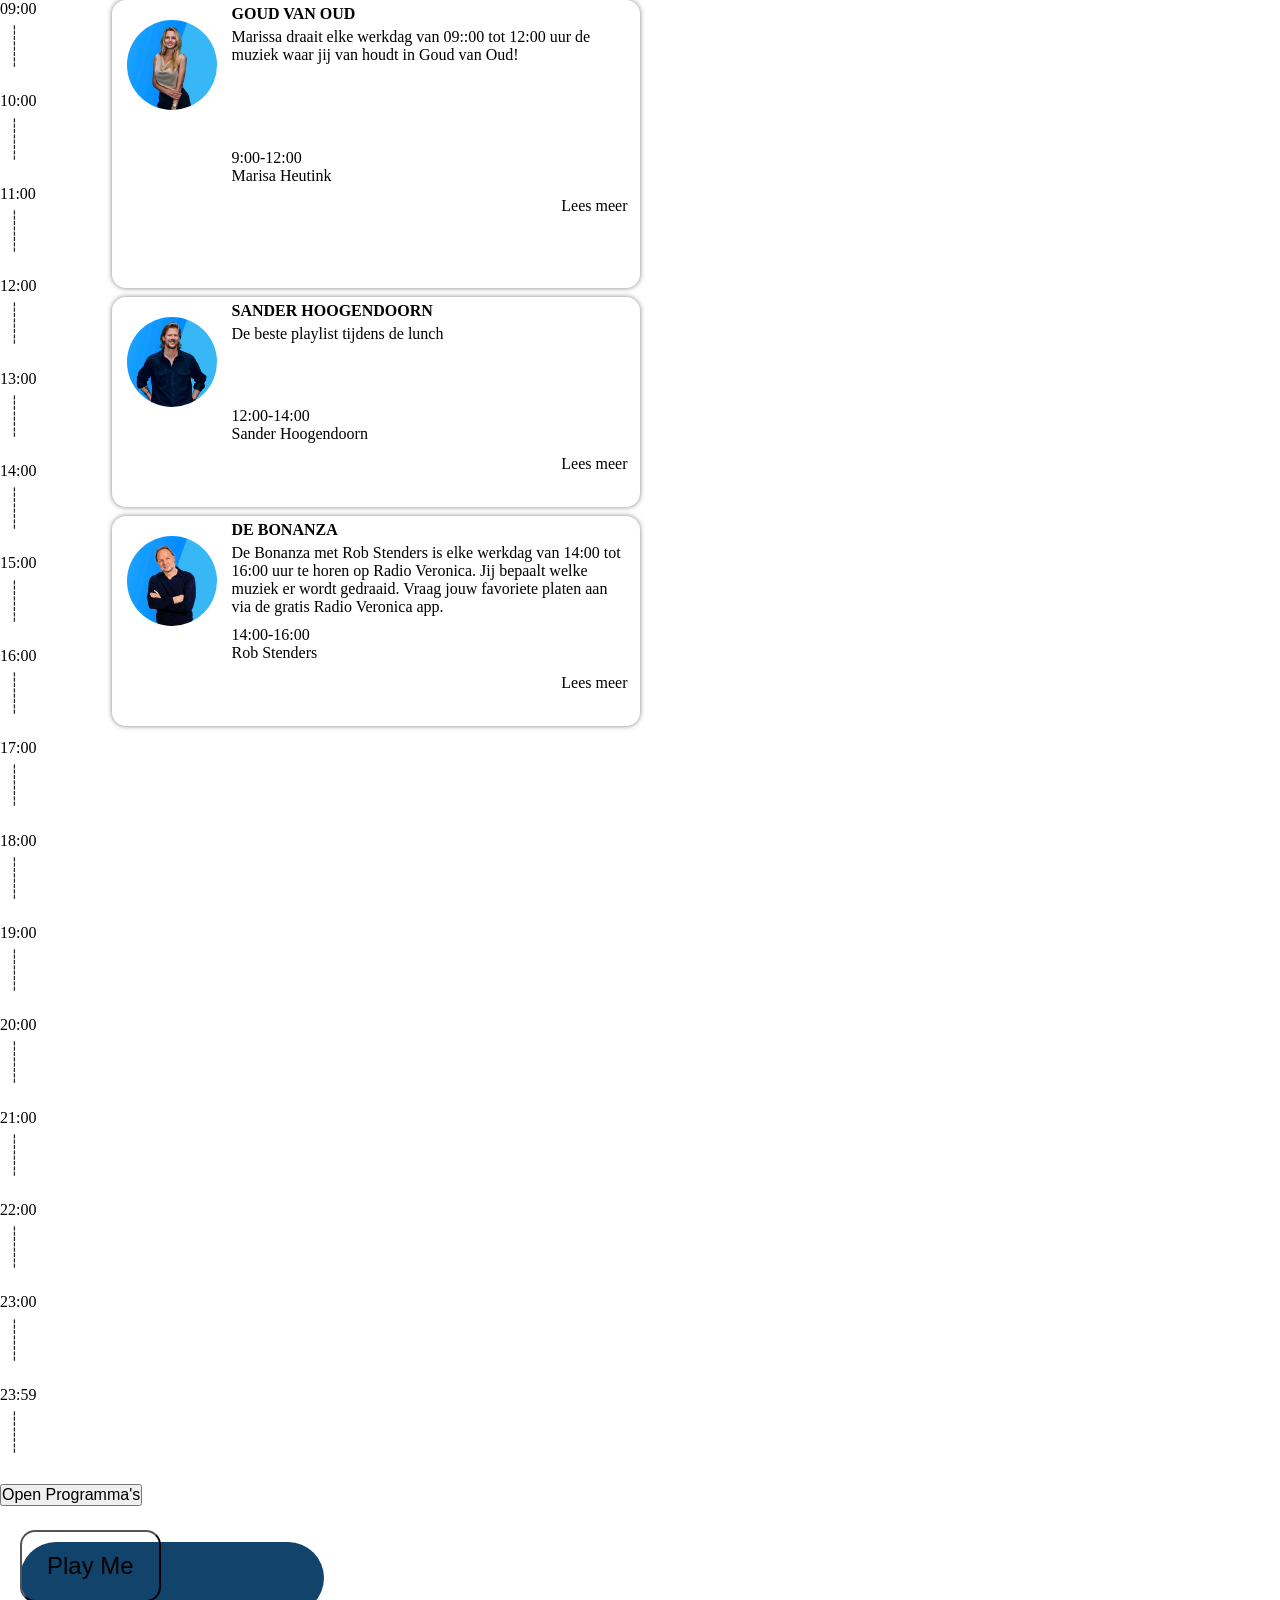
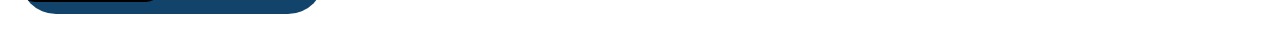
==== index.html @ 205a4959 "#6 span verandert naar button. Controlls gehide en text switched nu naar pause na click en revert oo" ====
<!DOCTYPE html>
<html lang="en">
<head>
    <meta charset="UTF-8">
    <meta name="viewport" content="width=device-width, initial-scale=1.0">
    <title>Radio Veronica Programma</title>
    <link rel="stylesheet" href="https://vsheo.github.io/look-and-feel-styleguide/mediahuis.css">
    <link rel="stylesheet" href="./styles/style.css">
    <script src="https://code.jquery.com/jquery-3.6.0.min.js"></script>
    <script src="./script/script.js" defer></script>
</head>

<body class="background-neutral veronica-background-neutral">

<header>
    <nav class="primary veronica-primary"> 


    </nav>
</header>


    

<main>

<aside>
    <!-- <time datetime="00:00">00:00</time>
    <time datetime="01:00">01:00</time>
    <time datetime="02:00">02:00</time>
    <time datetime="03:00">03:00</time>
    <time datetime="04:00">04:00</time>
    <time datetime="05:00">05:00</time>
    <time datetime="06:00">06:00</time>
    <time datetime="07:00">07:00</time>
    <time datetime="08:00">08:00</time> -->
    <time datetime="09:00">09:00</time>
    <time datetime="10:00">10:00</time>
    <time datetime="11:00">11:00</time>
    <time datetime="12:00">12:00</time>
    <time datetime="13:00">13:00</time>
    <time datetime="14:00">14:00</time>
    <time datetime="15:00">15:00</time>
    <time datetime="16:00">16:00</time>
    <time datetime="17:00">17:00</time>
    <time datetime="18:00">18:00</time>
    <time datetime="19:00">19:00</time>
    <time datetime="20:00">20:00</time>
    <time datetime="21:00">21:00</time>
    <time datetime="22:00">22:00</time>
    <time datetime="23:00">23:00</time>
    <time datetime="23:59">23:59</time>
</aside>    
    
<ol>
    <article class="" style="--duration:3;">
        <header>
            <h2>Goud van oud</h2>
            <p>Marissa draait elke werkdag van 09::00 tot 12:00 uur de muziek waar jij van houdt in Goud van Oud!</p>
        </header>
        <img  src="/assets/assets veronica/marisa-heutink.jpg">
        <footer>
            <ul>
                <li><time>9:00-12:00</time></li>
                <li>Marisa Heutink</li>
            </ul>
            <a class="veronica-secondary" href="info.html">Lees meer</a>
        </footer>
    </article>

    <article class="" style="--duration:2;">
        <header>
            <h2>Sander Hoogendoorn</h2>
            <p>De beste playlist tijdens de lunch</p>
        </header>
        <img  src="/assets/assets veronica/sander-hoogendoorn.jpg">
        <footer>
            <ul>
                <li><time>12:00-14:00</time></li>
                <li>Sander Hoogendoorn</li>
            </ul>
            <a class="veronica-secondary" href="info.html">Lees meer</a>
        </footer>
    </article>

    <article class="" style="--duration:2;">
        <header>
            <h2>De Bonanza</h2>
            <p>De Bonanza met Rob Stenders is elke werkdag van 14:00 tot 16:00 uur te horen op Radio Veronica. Jij bepaalt welke muziek er wordt gedraaid. Vraag jouw favoriete platen aan via de gratis Radio Veronica app.</p>
        </header>
        <img  src="/assets/assets veronica/rob-stenders.jpg">
        <footer>
            <ul>
                <li><time>14:00-16:00</time></li>
                <li> Rob Stenders</li>
            </ul>
            <a class="veronica-secondary" href="info.html">Lees meer</a>
        </footer>
    </article>
</ol>

<!-- programmering slam    class="neutral slam-neutral" -->
<ol><div id="hiddenId" style="display:none">

    <article style="--duration:2;">
        <header>
            <h2>Patrick Wolda</h2>
            <p>Programma van SLAM!</p>
        </header>
        <img  src="/assets/assets slam/patrick-slam.png">
        <footer>
            <ul>
                <li><time>10:00-12:00</time></li>
                <li>Patrick Wolda</li>
            </ul>
            <a class="slam-primary" href="info.html">Lees meer</a>
        </footer>
    </article>

    <article class="" style="--duration:2;">
        <header>
            <h2>Hielke Boersma</h2>
            <p>De beste playlist tijdens de lunch</p>
        </header>
        <img  src="/assets/assets slam/nonstop-slam.png">
        <footer>
            <ul>
                <li><time>12:00-14:00</time></li>
                <li>Hielke Boersma</li>
            </ul>
            <a class="slam-primary" href="info.html">Lees meer</a>
        </footer>
    </article>

    <article class="" style="--duration:2;">
        <header>
            <h2>Housuh in de Pauzuh</h2>
            <p>Het is 12:00 uur. Even geen mail op kantoor of les op school. Gewoon even geen gedoe.

                Get ready for the lunch en wees voorbereid op een trip down memory lane, want de playlist gaat alle kanten op. Van clubknallers uit de 00's, naar hiphopbangers uit de 90's, dikke hits van nu, maar ook typische guilty pleasures.
                
                Je hoort het allemaal voorbij komen in één mix!</p>
        </header>
        <img  src="/assets/assets slam/housuh-slam.png">
        <footer>
            <ul>
                <li><time>14:00-16:00</time></li>
                <li> Hielke Boersma</li>
            </ul>
            <a class="slam-primary" href="info.html">Lees meer</a>
        </footer>
    </article>
</ol>
</main>


<button class="programma-button" class="button-highlight" id="showContent">Open Programma's</button>
    <button class="programma-button" class="button-highlight" class="veronica-secondary" id="hideContent" style="display:none">Sluit Programma's</button>



</div></ol>

<!-- programmering 100%nl-->
<ol></ol>

<!-- programmering sublime-->
<ol></ol>


<!-- mediaplayer -->
<footer>
    <section class="veronica-primary">
        <div class="audio-player">
            <button id="play-pause-button" class="text veronica-secondary">Play Me</button>
            <audio id="audio-player">
                <source src="./assets/would that make you love me.mp3" type="audio/mpeg">
                Your browser does not support the audio element.
            </audio>
        </div>
    </section>
</footer>

</body>
</html>

<!-- 4 verschillende programma's waarvan 3 disabled by default. -->
---- styles/style.css ----
* {
    box-sizing: border-box; 
    margin: 0; 
    padding: 0; 
}


h2{ 
    text-transform: uppercase;
    font-size: var(--font-size-xl);
}

main{
    display:grid;
    gap:0em;
    grid-template-columns: 50px 1fr 1fr;
    grid-template-rows:1fr;
    aside{
        grid-column-start:1;
        grid-row-start:1;
    }
    ol:nth-of-type(1){
        grid-column-start:2;
    }
    ol:nth-of-type(2){
        grid-column-start:3;
    }
    ol:nth-of-type(3){
        grid-column-start:3;
    }
    ol:nth-of-type(4){
        grid-column-start:3;
    }
}

aside {
    display: flex; 
    flex-direction: column;
    gap: 4.65rem;
    position: relative;

}

/* dots in de aside */
aside > time::after {
    content: "--------";
    display: block;
    position: absolute;
    rotate: 90deg;
    margin-top: 1.2rem;
    margin-left: -.4rem;
    color: #292929;
}


article{
    border-radius: 0.875em;
    margin-bottom:9px;
    margin-left:10%;
    max-width: 33em;
    box-shadow: 0 0 5px rgba(0, 0, 0, .5);
    display: grid;
    grid-template-columns: 120px 1fr;
    grid-template-rows: auto auto;
    min-height: calc(6em * var(--duration));

    header {
        grid-column: 2;
        margin-right:3%;

        h2, p {
            margin-top:0.30em;
        }
    }

    img {
        width: 90px;
        height: 90px;
        grid-column: 1;
        grid-row: 1;
        justify-self: center;
        margin-top:1.25em;
        border-radius:50%;
    }

    footer {
        grid-column: 2;
        display: grid;
        grid-template-rows: 50px 50px;
        grid-template-columns: 1fr 100px;
        
        ul{
            list-style-type: none;
            time{
                margin-top:4em;
            }
        }
        a{
            color:grey;
            justify-self:right;
            text-decoration: none;
            margin-top:3em;
            margin-right:0.75em;
            grid-column-start:2;
        }
    }
    @media (max-width: 40em) {
        margin-left:1%;
    }
}

.veronica-secondary{
    color:var(--brand-secondary);
}

.slam-primary{
    color:var(--brand-primary);
}

.programma-button{
    font-size:1em;
    margin-top:5em;
    margin-bottom:1em;
}

.audio-player {
    width: 304px;
    margin: 20px;
    position: relative;
    background: #11436b;
    border-radius: 45px;
    border: none;
    cursor: pointer;
}
.audio-player:active .text {
    transform: translateY(-.2em);
  }

.text {
    display: block;
    padding: 20px 25px;
    border-radius: 15px;
    background: var(--brand-primary);
    font-size: 1.5rem;
    font-weight: 500;
    color: var(--brand-secondary);
    transform: translateY(-12px);
    transition: transform ease 0.12s;
 }

footer{
    position:sticky;
}
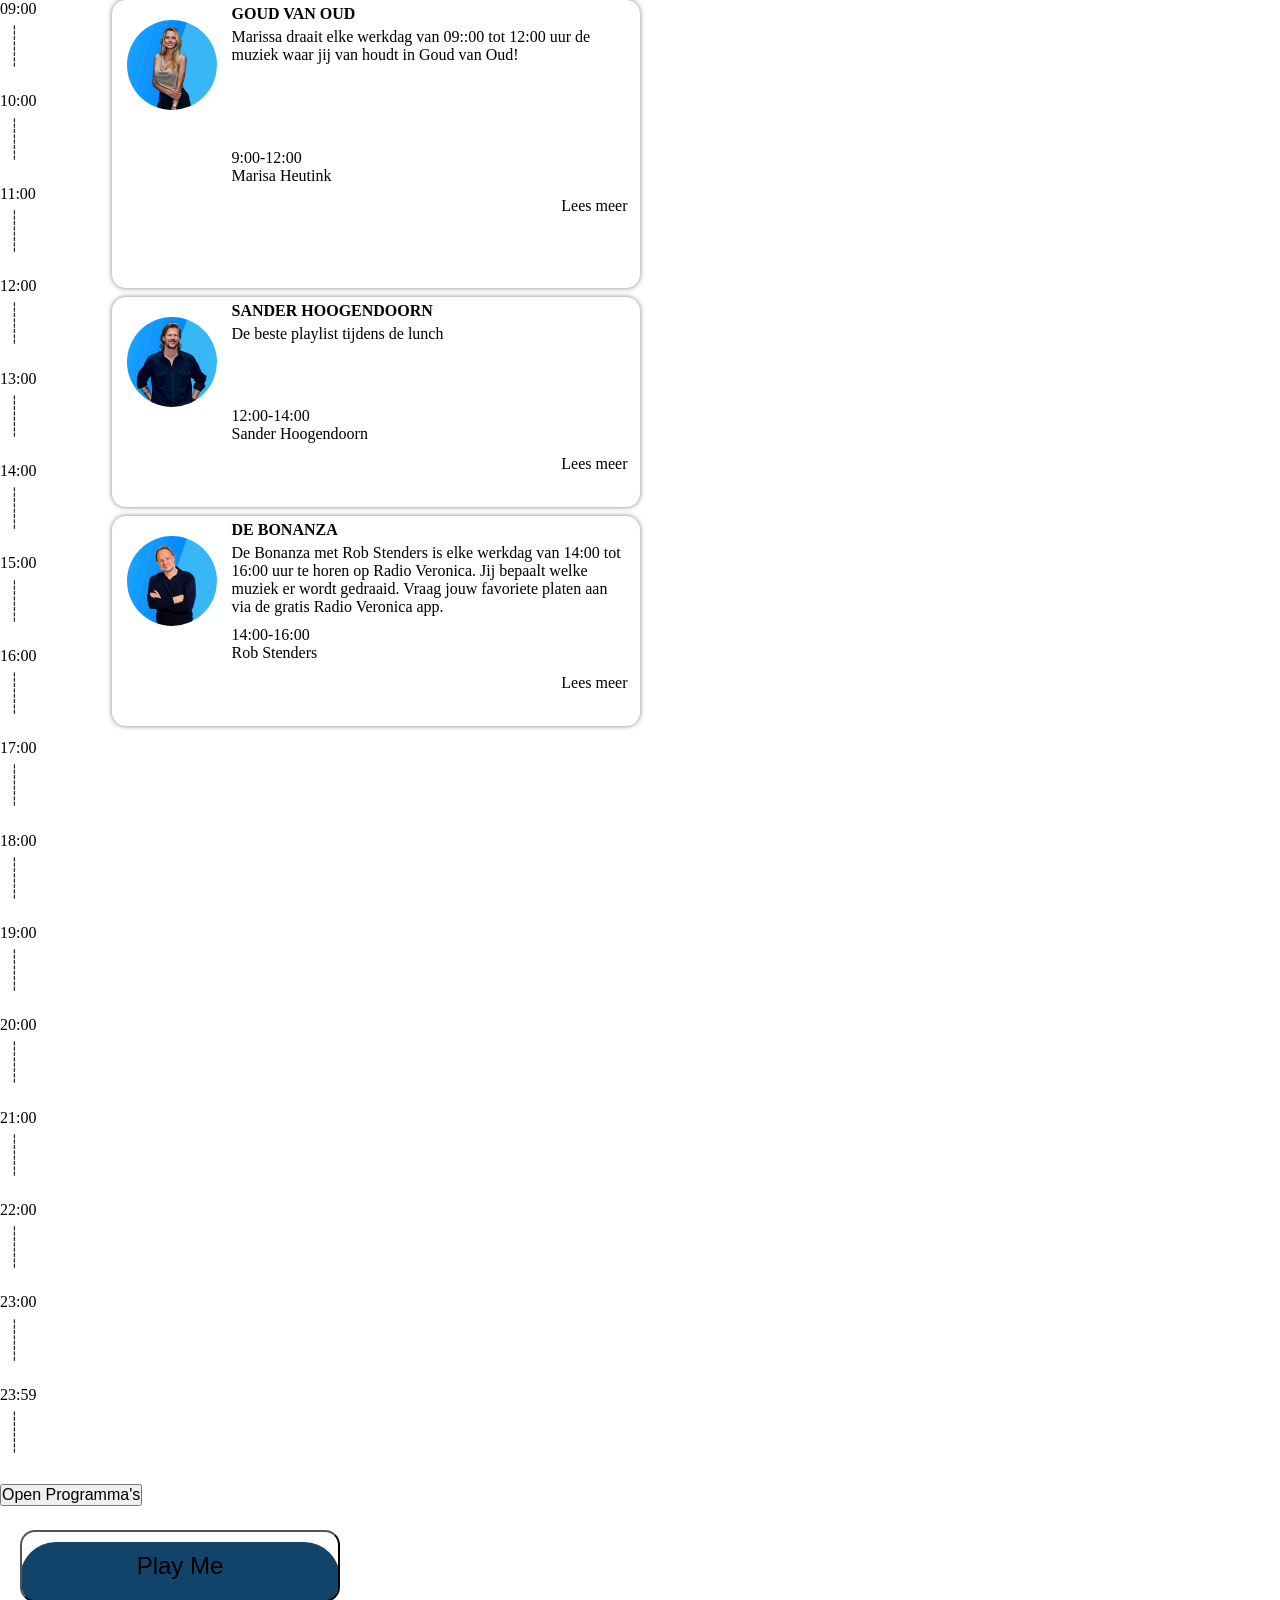
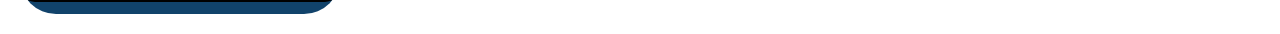
==== commit 9901291d: "#6 jquery vervangen met vanilla JS" ====
--- a/index.html
+++ b/index.html
@@ -6,7 +6,6 @@
     <title>Radio Veronica Programma</title>
     <link rel="stylesheet" href="https://vsheo.github.io/look-and-feel-styleguide/mediahuis.css">
     <link rel="stylesheet" href="./styles/style.css">
-    <script src="https://code.jquery.com/jquery-3.6.0.min.js"></script>
     <script src="./script/script.js" defer></script>
 </head>
 
--- a/styles/style.css
+++ b/styles/style.css
@@ -124,7 +124,7 @@
 }
 
 .audio-player {
-    width: 304px;
+    width:20em;
     margin: 20px;
     position: relative;
     background: #11436b;
@@ -132,10 +132,16 @@
     border: none;
     cursor: pointer;
 }
+
 .audio-player:active .text {
     transform: translateY(-.2em);
-  }
+}
 
+
+
+#play-pause-button{
+    width:20rem;
+}
 .text {
     display: block;
     padding: 20px 25px;
@@ -143,11 +149,15 @@
     background: var(--brand-primary);
     font-size: 1.5rem;
     font-weight: 500;
-    color: var(--brand-secondary);
+    color: var(--slam-primary);
     transform: translateY(-12px);
     transition: transform ease 0.12s;
- }
+}
 
-footer{
-    position:sticky;
+audio {
+    /* display: none; Initially hide the audio element */
+}
+
+footer {
+    position: sticky;
 }
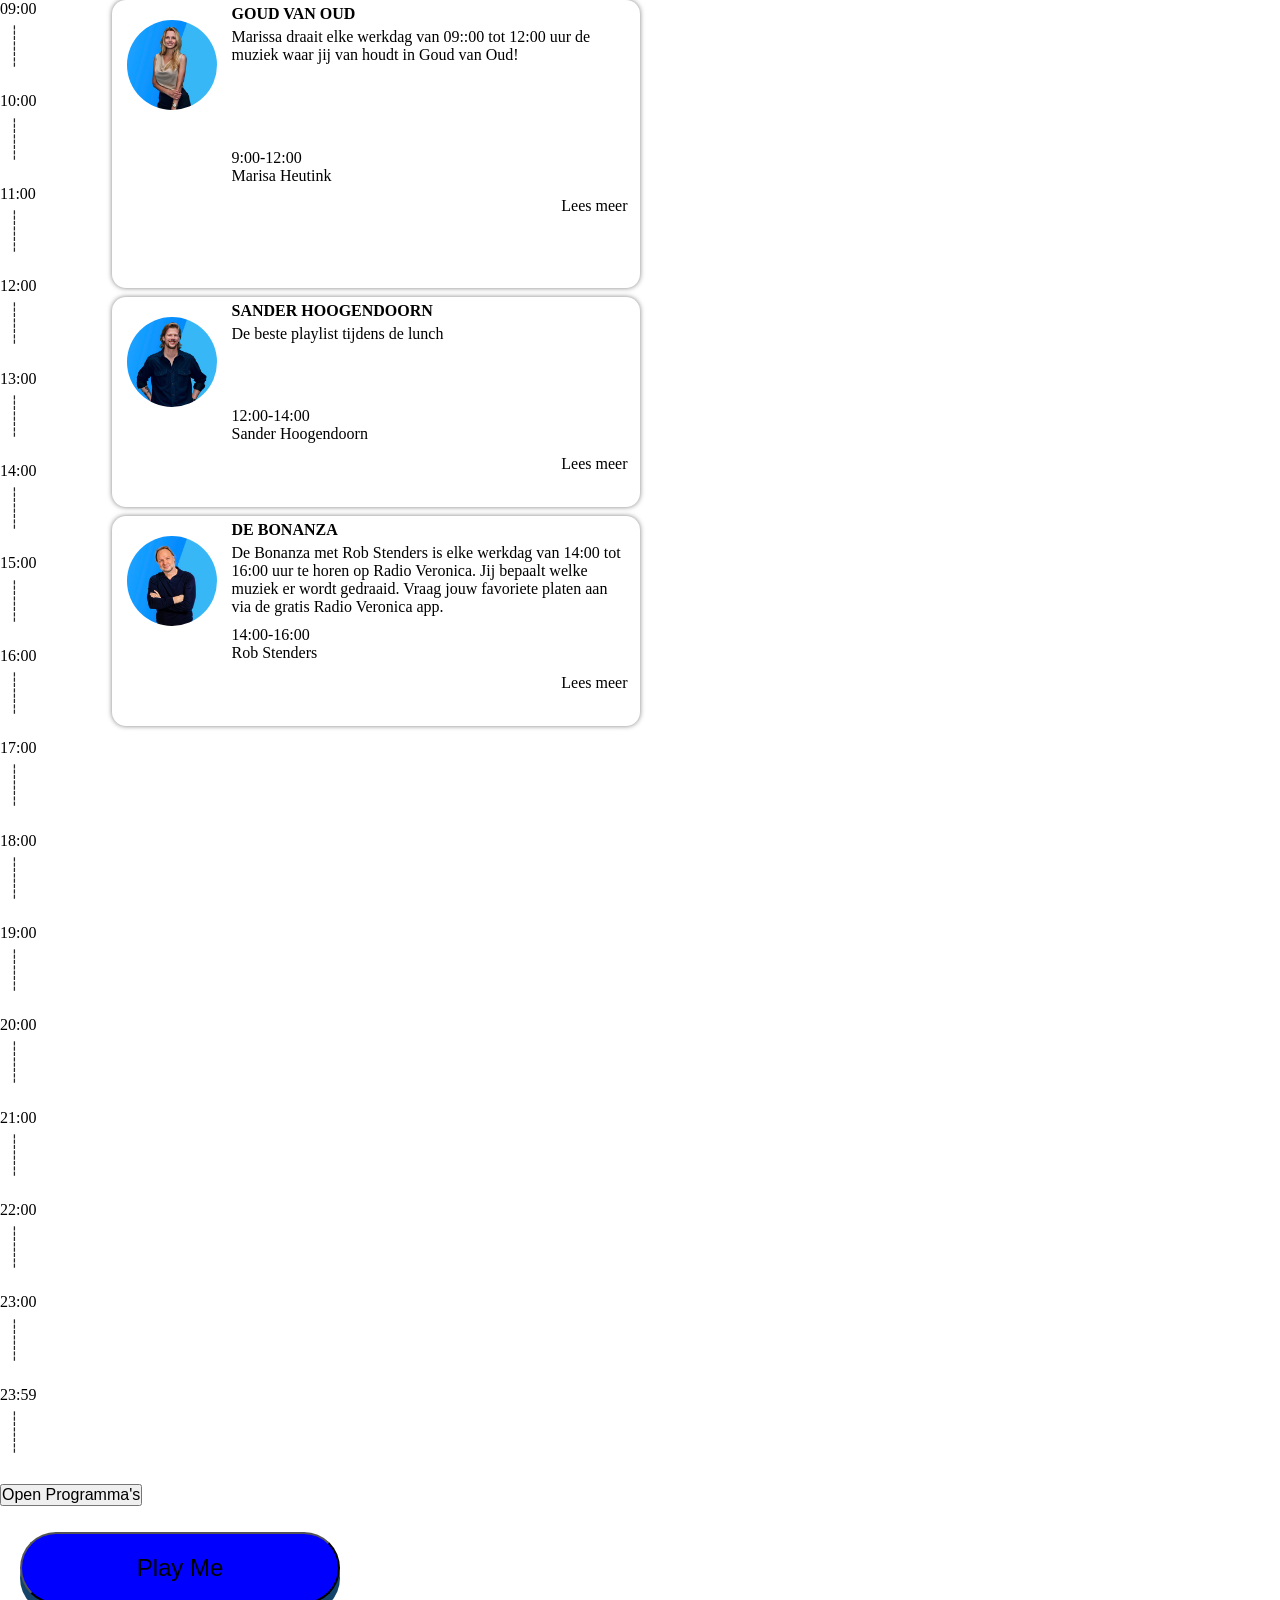
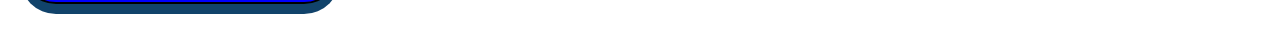
==== commit 774868e3: "stashed changes" ====
--- a/index.html
+++ b/index.html
@@ -57,7 +57,7 @@
             <h2>Goud van oud</h2>
             <p>Marissa draait elke werkdag van 09::00 tot 12:00 uur de muziek waar jij van houdt in Goud van Oud!</p>
         </header>
-        <img  src="/assets/assets veronica/marisa-heutink.jpg">
+        <img  src="./assets/assets veronica/marisa-heutink.jpg">
         <footer>
             <ul>
                 <li><time>9:00-12:00</time></li>
@@ -72,7 +72,7 @@
             <h2>Sander Hoogendoorn</h2>
             <p>De beste playlist tijdens de lunch</p>
         </header>
-        <img  src="/assets/assets veronica/sander-hoogendoorn.jpg">
+        <img  src="./assets/assets veronica/sander-hoogendoorn.jpg">
         <footer>
             <ul>
                 <li><time>12:00-14:00</time></li>
@@ -87,7 +87,7 @@
             <h2>De Bonanza</h2>
             <p>De Bonanza met Rob Stenders is elke werkdag van 14:00 tot 16:00 uur te horen op Radio Veronica. Jij bepaalt welke muziek er wordt gedraaid. Vraag jouw favoriete platen aan via de gratis Radio Veronica app.</p>
         </header>
-        <img  src="/assets/assets veronica/rob-stenders.jpg">
+        <img  src="./assets/assets veronica/rob-stenders.jpg">
         <footer>
             <ul>
                 <li><time>14:00-16:00</time></li>
@@ -106,7 +106,7 @@
             <h2>Patrick Wolda</h2>
             <p>Programma van SLAM!</p>
         </header>
-        <img  src="/assets/assets slam/patrick-slam.png">
+        <img  src="./assets/assets slam/patrick-slam.png">
         <footer>
             <ul>
                 <li><time>10:00-12:00</time></li>
@@ -121,7 +121,7 @@
             <h2>Hielke Boersma</h2>
             <p>De beste playlist tijdens de lunch</p>
         </header>
-        <img  src="/assets/assets slam/nonstop-slam.png">
+        <img  src="./assets/assets slam/nonstop-slam.png">
         <footer>
             <ul>
                 <li><time>12:00-14:00</time></li>
@@ -140,7 +140,7 @@
                 
                 Je hoort het allemaal voorbij komen in één mix!</p>
         </header>
-        <img  src="/assets/assets slam/housuh-slam.png">
+        <img  src="./assets/assets slam/housuh-slam.png">
         <footer>
             <ul>
                 <li><time>14:00-16:00</time></li>
@@ -168,6 +168,7 @@
 
 
 <!-- mediaplayer -->
+ <!-- accessability  -->
 <footer>
     <section class="veronica-primary">
         <div class="audio-player">
--- a/styles/style.css
+++ b/styles/style.css
@@ -133,10 +133,20 @@
     cursor: pointer;
 }
 
-.audio-player:active .text {
-    transform: translateY(-.2em);
+.audio-player:hover{
+color:aliceblue;
+background-color: rgb(42, 53, 204);
 }
 
+
+
+#play-pause-button:hover{
+    transform: translateY(-4px);
+}
+
+#play-pause-button:active{
+    transform: translateY(-1px);
+}
 
 
 #play-pause-button{
@@ -145,18 +155,15 @@
 .text {
     display: block;
     padding: 20px 25px;
-    border-radius: 15px;
-    background: var(--brand-primary);
+    border-radius: 45px;
+    background: blue;
     font-size: 1.5rem;
     font-weight: 500;
-    color: var(--slam-primary);
-    transform: translateY(-12px);
+    color: black;
+    transform: translateY(-10px);
     transition: transform ease 0.12s;
 }
 
-audio {
-    /* display: none; Initially hide the audio element */
-}
 
 footer {
     position: sticky;
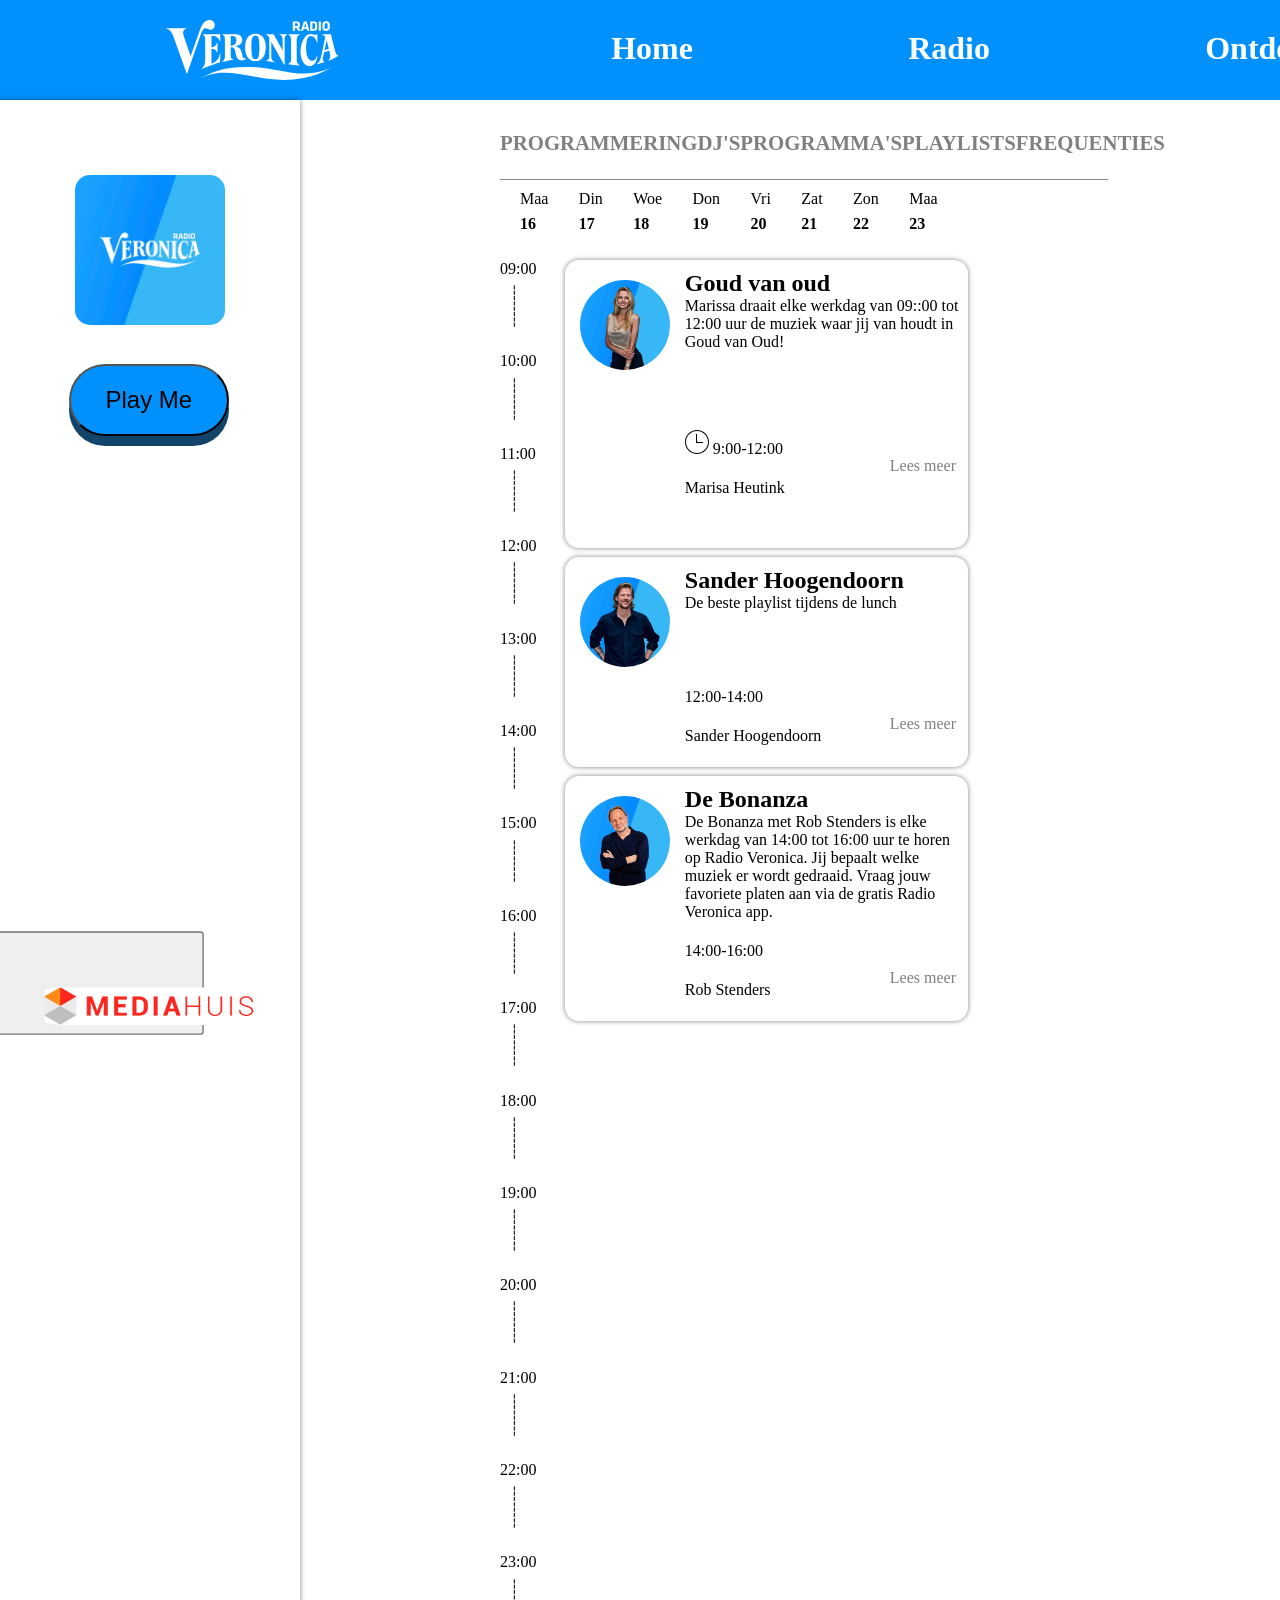
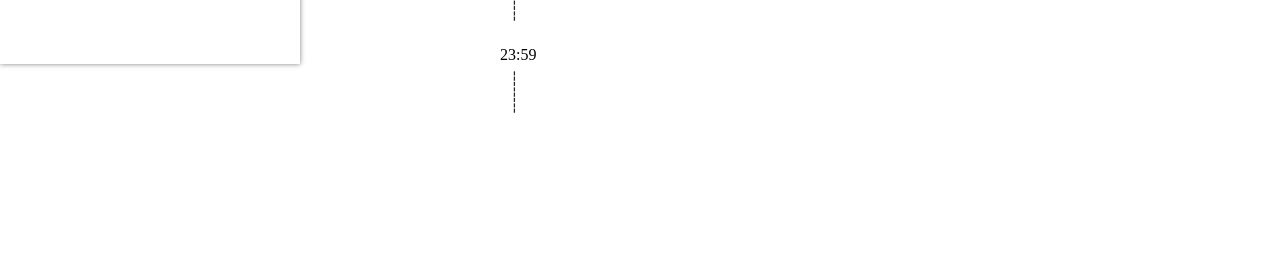
==== commit 7198db78: "#1 #2 1-miljard dingen structuur van pagina aangepast. de 3 navs en nog een section toegevoegd. prog" ====
--- a/index.html
+++ b/index.html
@@ -1,5 +1,5 @@
 <!DOCTYPE html>
-<html lang="en">
+<html lang="nl">
 <head>
     <meta charset="UTF-8">
     <meta name="viewport" content="width=device-width, initial-scale=1.0">
@@ -11,17 +11,56 @@
 
 <body class="background-neutral veronica-background-neutral">
 
+
 <header>
-    <nav class="primary veronica-primary"> 
-
-
-    </nav>
 </header>
 
+<main>
+    <nav> 
+        <ul class="nav-main">
+            <img src="./assets/assets veronica/veronica-logo.svg">
+            <li><a> Home</a></li>
+            <li><a> Radio</a></li>
+            <li><a> Ontdek</a></li>
+        </ul>
+    </nav>    
+
+    <ul class="nav-programma">
+        <li>Programmering</li>
+        <li>Dj's</li>
+        <li>Programma's</li>
+        <li>Playlists</li>
+        <li>Frequenties</li>
+    </ul>
+
+    <ul class="nav-dag">
+        <li>Maa </li><li>16</li>
+        <li>Din </li><li>17</li>
+        <li>Woe </li><li>18</li>
+        <li>Don </li><li>19</li>
+        <li>Vri </li><li>20</li>
+        <li>Zat </li><li>21</li>
+        <li>Zon </li><li>22</li>
+        <li>Maa </li><li>23</li>
+    </ul>
+
+
+<section class="veronica-primary">
+    <img src="./assets/assets veronica/radio-veronica.jpg">
+    <div class="audio-player">
+        <button id="play-pause-button" class="text veronica-secondary">Play Me</button>
+        <audio id="audio-player">
+            <source src="./assets/would that make you love me.mp3" type="audio/mpeg">
+            Your browser does not support the audio element.
+        </audio>
+    </div>
 
     
-
-<main>
+    <button class="button-highlight " id="showContent"><img src="./assets/Mediahuis-Kleur.jpg"Open Programmas</button>
+    <button class="button-highlight  hidden" id="hideContent"><img src="./assets/Mediahuis-Kleur.jpg"Sluit Programmas</button>
+</section>
+
+
 
 <aside>
     <!-- <time datetime="00:00">00:00</time>
@@ -52,27 +91,27 @@
 </aside>    
     
 <ol>
-    <article class="" style="--duration:3;">
+    <article class="cards" style="--duration:3;">
         <header>
             <h2>Goud van oud</h2>
             <p>Marissa draait elke werkdag van 09::00 tot 12:00 uur de muziek waar jij van houdt in Goud van Oud!</p>
         </header>
-        <img  src="./assets/assets veronica/marisa-heutink.jpg">
-        <footer>
-            <ul>
-                <li><time>9:00-12:00</time></li>
+        <img  src="./assets/assets veronica/marisa-heutink.jpg" alt="foto marisa heutink">
+        <footer>
+            <ul>
+                <li><time><svg width="24" height="24" xmlns="http://www.w3.org/2000/svg" fill-rule="evenodd" clip-rule="evenodd"><path d="M12 0c6.623 0 12 5.377 12 12s-5.377 12-12 12-12-5.377-12-12 5.377-12 12-12zm0 1c6.071 0 11 4.929 11 11s-4.929 11-11 11-11-4.929-11-11 4.929-11 11-11zm0 11h6v1h-7v-9h1v8z"/></svg> 9:00-12:00</time></li>
                 <li>Marisa Heutink</li>
             </ul>
             <a class="veronica-secondary" href="info.html">Lees meer</a>
         </footer>
     </article>
 
-    <article class="" style="--duration:2;">
+    <article class="cards" style="--duration:2;">
         <header>
             <h2>Sander Hoogendoorn</h2>
             <p>De beste playlist tijdens de lunch</p>
         </header>
-        <img  src="./assets/assets veronica/sander-hoogendoorn.jpg">
+        <img  src="./assets/assets veronica/sander-hoogendoorn.jpg" alt="foto sander hoogendoorn">
         <footer>
             <ul>
                 <li><time>12:00-14:00</time></li>
@@ -82,12 +121,12 @@
         </footer>
     </article>
 
-    <article class="" style="--duration:2;">
+    <article class="cards" style="--duration:2;">
         <header>
             <h2>De Bonanza</h2>
             <p>De Bonanza met Rob Stenders is elke werkdag van 14:00 tot 16:00 uur te horen op Radio Veronica. Jij bepaalt welke muziek er wordt gedraaid. Vraag jouw favoriete platen aan via de gratis Radio Veronica app.</p>
         </header>
-        <img  src="./assets/assets veronica/rob-stenders.jpg">
+        <img  src="./assets/assets veronica/rob-stenders.jpg" alt="foto rob stenders">
         <footer>
             <ul>
                 <li><time>14:00-16:00</time></li>
@@ -99,14 +138,14 @@
 </ol>
 
 <!-- programmering slam    class="neutral slam-neutral" -->
-<ol><div id="hiddenId" style="display:none">
-
-    <article style="--duration:2;">
+<ol><div id="hiddenId" class="hidden">
+
+    <article class="cards" style="--duration:2;">
         <header>
             <h2>Patrick Wolda</h2>
             <p>Programma van SLAM!</p>
         </header>
-        <img  src="./assets/assets slam/patrick-slam.png">
+        <img  src="./assets/assets slam/patrick-slam.png" alt="foto patrick wolda">
         <footer>
             <ul>
                 <li><time>10:00-12:00</time></li>
@@ -116,12 +155,12 @@
         </footer>
     </article>
 
-    <article class="" style="--duration:2;">
+    <article class="cards" style="--duration:2;">
         <header>
             <h2>Hielke Boersma</h2>
             <p>De beste playlist tijdens de lunch</p>
         </header>
-        <img  src="./assets/assets slam/nonstop-slam.png">
+        <img  src="./assets/assets slam/nonstop-slam.png" alt="foto hielke boersma">
         <footer>
             <ul>
                 <li><time>12:00-14:00</time></li>
@@ -131,7 +170,7 @@
         </footer>
     </article>
 
-    <article class="" style="--duration:2;">
+    <article class="cards" style="--duration:2;">
         <header>
             <h2>Housuh in de Pauzuh</h2>
             <p>Het is 12:00 uur. Even geen mail op kantoor of les op school. Gewoon even geen gedoe.
@@ -140,7 +179,7 @@
                 
                 Je hoort het allemaal voorbij komen in één mix!</p>
         </header>
-        <img  src="./assets/assets slam/housuh-slam.png">
+        <img  src="./assets/assets slam/housuh-slam.png" alt="">
         <footer>
             <ul>
                 <li><time>14:00-16:00</time></li>
@@ -149,39 +188,29 @@
             <a class="slam-primary" href="info.html">Lees meer</a>
         </footer>
     </article>
-</ol>
+</ol> </div>
 </main>
 
 
-<button class="programma-button" class="button-highlight" id="showContent">Open Programma's</button>
-    <button class="programma-button" class="button-highlight" class="veronica-secondary" id="hideContent" style="display:none">Sluit Programma's</button>
-
-
-
-</div></ol>
+
+
+
+
+<!-- 4 verschillende programma's waarvan 3 disabled by default. -->
 
 <!-- programmering 100%nl-->
-<ol></ol>
+<!-- <ol></ol> -->
 
 <!-- programmering sublime-->
-<ol></ol>
+<!-- <ol></ol> -->
 
 
 <!-- mediaplayer -->
  <!-- accessability  -->
-<footer>
-    <section class="veronica-primary">
-        <div class="audio-player">
-            <button id="play-pause-button" class="text veronica-secondary">Play Me</button>
-            <audio id="audio-player">
-                <source src="./assets/would that make you love me.mp3" type="audio/mpeg">
-                Your browser does not support the audio element.
-            </audio>
-        </div>
-    </section>
+<footer class="footer">
+
 </footer>
 
 </body>
 </html>
 
-<!-- 4 verschillende programma's waarvan 3 disabled by default. -->
--- a/styles/style.css
+++ b/styles/style.css
@@ -2,46 +2,130 @@
     box-sizing: border-box; 
     margin: 0; 
     padding: 0; 
-}
-
-
-h2{ 
+    list-style-type: none;
+}
+
+/* Grid container for main  */
+main {
+    display: grid;
+    gap: 0em;
+    grid-template-columns: 500px 20px 35% 35%; /* Define columns */
+    grid-template-rows: 100px 80px 80px 1fr 200px;   /* Define rows */
+    grid-template-areas:
+        "nav-main nav-main nav-main nav-main"
+        "nav-programma nav-programma . ."
+        "nav-dag . . ."
+        "section aside ol ol"
+        "footer footer footer footer"                     ;
+}
+
+/* Make nav-main span  entire row */
+nav {
+    grid-column: 1 / -1;
+    grid-row: 1;        
+}
+
+ul.nav-main {
+    background-color: #0091FF;
+    display: flex;
+    justify-content: space-around;
+    height:100px;
+    font-size:2em;
+    li{
+        margin-top:30px;
+        font-weight:bolder;
+        color:white;
+    }
+    img{
+        scale:0.6;
+    }
+
+}
+/* Positioning for ul.nav-programma */
+ul.nav-programma {
+    grid-column: 2 / 4; 
+    grid-row: 2;         
+    display: flex;
+    justify-content: space-between;
+    margin-top:1.5em;
+    width:130%; /* van de container dus de column width gefefineerd in de grid */
     text-transform: uppercase;
-    font-size: var(--font-size-xl);
-}
-
-main{
-    display:grid;
-    gap:0em;
-    grid-template-columns: 50px 1fr 1fr;
-    grid-template-rows:1fr;
-    aside{
-        grid-column-start:1;
-        grid-row-start:1;
-    }
-    ol:nth-of-type(1){
-        grid-column-start:2;
-    }
-    ol:nth-of-type(2){
-        grid-column-start:3;
-    }
-    ol:nth-of-type(3){
-        grid-column-start:3;
-    }
-    ol:nth-of-type(4){
-        grid-column-start:3;
-    }
-}
-
+    font-weight:700;
+    font-size:1.3em;
+    color:grey;
+    
+    border-bottom: 1px solid #888;
+}
+
+/* Positioning for ul.nav-dag */
+ul.nav-dag {
+    grid-column: 3;     
+    grid-row: 3;         
+    display: grid;
+    grid-template-columns: repeat(1fr);
+    grid-template-rows: 1fr 1fr;
+    margin-top:10px;
+    margin-bottom:20px;
+    font-weight:450;
+    li:nth-child(odd){
+        grid-row:1;
+        color:rgb(0, 0, 0);
+    }
+    li:nth-child(even){
+        font-weight:bolder;
+    }
+}
+
+/* Section content (audio player) */
+section.veronica-primary {
+    grid-column: 1 / 2;  
+    grid-row: 2 / 5;    
+    max-width:300px; 
+    box-shadow:  0 0 5px rgba(0, 0, 0, .5);
+    img{
+        max-width: 150px;
+        max-height: 150px;
+        margin-left:25%;
+        margin-top:25%;
+        border-radius: 10%;
+    }
+    
+}
+
+/* Aside timeline */
 aside {
-    display: flex; 
+    grid-column: 2 / 3;  
+    grid-row: 4;         
+    display: flex;
     flex-direction: column;
     gap: 4.65rem;
-    position: relative;
-
-}
-
-/* dots in de aside */
+}
+
+/* Program listing items (articles) */
+ol:nth-of-type(1) {
+    grid-column: 3;      
+    grid-row: 4;         
+}
+
+ol:nth-of-type(2),
+ol:nth-of-type(3),
+ol:nth-of-type(4) {
+    grid-column: 4;     
+    grid-row: 4;       
+}
+
+footer.footer{
+    grid-row:5;
+    grid-column:1;
+    background-color: #11436b;
+}
+
+/* Hidden content */
+.hidden {
+    display: none;
+}
+
+/* Aside time dots styling */
 aside > time::after {
     content: "--------";
     display: block;
@@ -52,11 +136,11 @@
     color: #292929;
 }
 
-
-article{
+/* Card styling */
+.cards {
     border-radius: 0.875em;
-    margin-bottom:9px;
-    margin-left:10%;
+    margin-bottom: 9px;
+    margin-left: 10%;
     max-width: 33em;
     box-shadow: 0 0 5px rgba(0, 0, 0, .5);
     display: grid;
@@ -66,11 +150,8 @@
 
     header {
         grid-column: 2;
-        margin-right:3%;
-
-        h2, p {
-            margin-top:0.30em;
-        }
+        margin-right: 3%;
+        margin-top:10px;
     }
 
     img {
@@ -79,8 +160,8 @@
         grid-column: 1;
         grid-row: 1;
         justify-self: center;
-        margin-top:1.25em;
-        border-radius:50%;
+        margin-top: 1.25em;
+        border-radius: 50%;
     }
 
     footer {
@@ -88,75 +169,69 @@
         display: grid;
         grid-template-rows: 50px 50px;
         grid-template-columns: 1fr 100px;
-        
-        ul{
+
+        ul {
             list-style-type: none;
-            time{
-                margin-top:4em;
+            li {
+                margin-top: 1.3em;
             }
         }
-        a{
-            color:grey;
-            justify-self:right;
+        a {
+            color: grey;
+            justify-self: right;
             text-decoration: none;
-            margin-top:3em;
-            margin-right:0.75em;
-            grid-column-start:2;
+            margin-top: 3em;
+            margin-right: 0.75em;
+            grid-column-start: 2;
         }
     }
-    @media (max-width: 40em) {
-        margin-left:1%;
-    }
-}
-
-.veronica-secondary{
-    color:var(--brand-secondary);
-}
-
-.slam-primary{
-    color:var(--brand-primary);
-}
-
-.programma-button{
-    font-size:1em;
-    margin-top:5em;
-    margin-bottom:1em;
-}
-
+}
+
+/* Button styles */
+.programma-button {
+    font-size: 1em;
+    margin-top: 5em;
+    margin-bottom: 1em;
+}
+
+/* Audio player button */
 .audio-player {
-    width:20em;
+    width: 10em;
     margin: 20px;
     position: relative;
     background: #11436b;
     border-radius: 45px;
     border: none;
     cursor: pointer;
-}
-
-.audio-player:hover{
-color:aliceblue;
-background-color: rgb(42, 53, 204);
-}
-
-
-
-#play-pause-button:hover{
+    margin-top:15%;
+    margin-left:4.3em;
+}
+
+.audio-player:hover {
+    color: aliceblue;
+    background-color: rgb(221, 41, 152);
+    transition-duration:.55s;
+    transition-timing-function: ease-in;
+}
+
+/* Play/pause button */
+#play-pause-button:hover {
     transform: translateY(-4px);
 }
 
-#play-pause-button:active{
+#play-pause-button:active {
     transform: translateY(-1px);
 }
 
-
-#play-pause-button{
-    width:20rem;
-}
+#play-pause-button {
+    width: 10rem;
+}
+
 .text {
     display: block;
     padding: 20px 25px;
     border-radius: 45px;
-    background: blue;
+    background: #0091FF;
     font-size: 1.5rem;
     font-weight: 500;
     color: black;
@@ -164,7 +239,9 @@
     transition: transform ease 0.12s;
 }
 
-
-footer {
-    position: sticky;
+.button-highlight{
+    font-size:1.2em;
+    margin-top:25em;
+    margin-left:1em;
+    scale:1.4;
 }
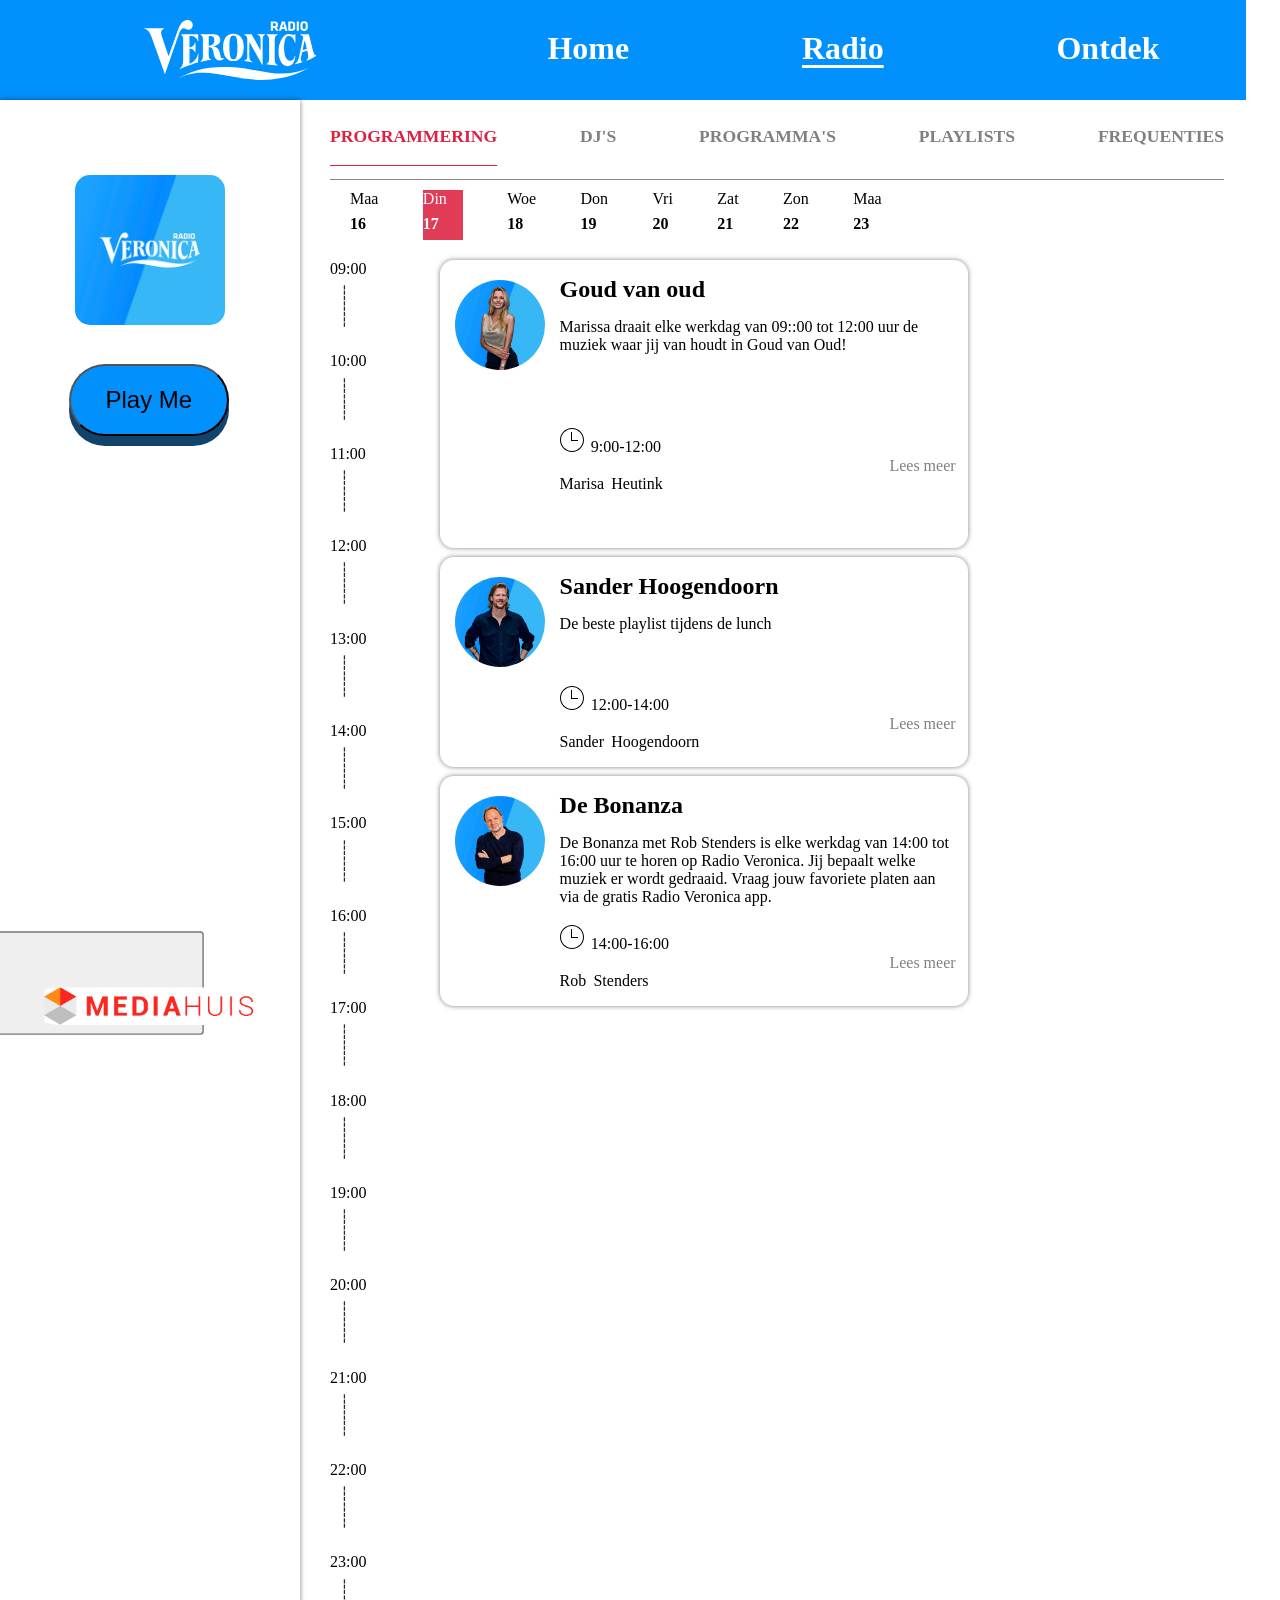
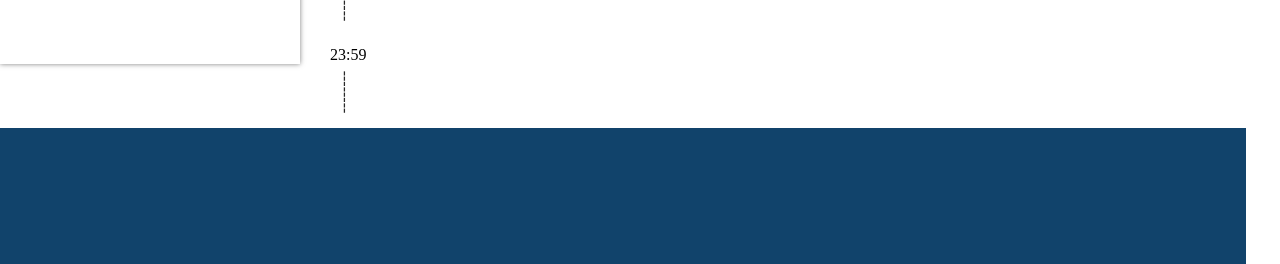
==== commit cb5554e2: "#1 one billion more vooral media queries toegevoegd en wat overige styling. site is nu meer responsi" ====
--- a/index.html
+++ b/index.html
@@ -114,7 +114,7 @@
         <img  src="./assets/assets veronica/sander-hoogendoorn.jpg" alt="foto sander hoogendoorn">
         <footer>
             <ul>
-                <li><time>12:00-14:00</time></li>
+                <li><time><svg width="24" height="24" xmlns="http://www.w3.org/2000/svg" fill-rule="evenodd" clip-rule="evenodd"><path d="M12 0c6.623 0 12 5.377 12 12s-5.377 12-12 12-12-5.377-12-12 5.377-12 12-12zm0 1c6.071 0 11 4.929 11 11s-4.929 11-11 11-11-4.929-11-11 4.929-11 11-11zm0 11h6v1h-7v-9h1v8z"/></svg> 12:00-14:00</time></li>
                 <li>Sander Hoogendoorn</li>
             </ul>
             <a class="veronica-secondary" href="info.html">Lees meer</a>
@@ -129,7 +129,7 @@
         <img  src="./assets/assets veronica/rob-stenders.jpg" alt="foto rob stenders">
         <footer>
             <ul>
-                <li><time>14:00-16:00</time></li>
+                <li><time><svg width="24" height="24" xmlns="http://www.w3.org/2000/svg" fill-rule="evenodd" clip-rule="evenodd"><path d="M12 0c6.623 0 12 5.377 12 12s-5.377 12-12 12-12-5.377-12-12 5.377-12 12-12zm0 1c6.071 0 11 4.929 11 11s-4.929 11-11 11-11-4.929-11-11 4.929-11 11-11zm0 11h6v1h-7v-9h1v8z"/></svg> 14:00-16:00</time></li>
                 <li> Rob Stenders</li>
             </ul>
             <a class="veronica-secondary" href="info.html">Lees meer</a>
@@ -148,7 +148,7 @@
         <img  src="./assets/assets slam/patrick-slam.png" alt="foto patrick wolda">
         <footer>
             <ul>
-                <li><time>10:00-12:00</time></li>
+                <li><time><svg width="24" height="24" xmlns="http://www.w3.org/2000/svg" fill-rule="evenodd" clip-rule="evenodd"><path d="M12 0c6.623 0 12 5.377 12 12s-5.377 12-12 12-12-5.377-12-12 5.377-12 12-12zm0 1c6.071 0 11 4.929 11 11s-4.929 11-11 11-11-4.929-11-11 4.929-11 11-11zm0 11h6v1h-7v-9h1v8z"/></svg> 10:00-12:00</time></li>
                 <li>Patrick Wolda</li>
             </ul>
             <a class="slam-primary" href="info.html">Lees meer</a>
@@ -163,7 +163,7 @@
         <img  src="./assets/assets slam/nonstop-slam.png" alt="foto hielke boersma">
         <footer>
             <ul>
-                <li><time>12:00-14:00</time></li>
+                <li><time><svg width="24" height="24" xmlns="http://www.w3.org/2000/svg" fill-rule="evenodd" clip-rule="evenodd"><path d="M12 0c6.623 0 12 5.377 12 12s-5.377 12-12 12-12-5.377-12-12 5.377-12 12-12zm0 1c6.071 0 11 4.929 11 11s-4.929 11-11 11-11-4.929-11-11 4.929-11 11-11zm0 11h6v1h-7v-9h1v8z"/></svg> 12:00-14:00</time></li>
                 <li>Hielke Boersma</li>
             </ul>
             <a class="slam-primary" href="info.html">Lees meer</a>
@@ -182,13 +182,21 @@
         <img  src="./assets/assets slam/housuh-slam.png" alt="">
         <footer>
             <ul>
-                <li><time>14:00-16:00</time></li>
+                <li><time><svg width="24" height="24" xmlns="http://www.w3.org/2000/svg" fill-rule="evenodd" clip-rule="evenodd"><path d="M12 0c6.623 0 12 5.377 12 12s-5.377 12-12 12-12-5.377-12-12 5.377-12 12-12zm0 1c6.071 0 11 4.929 11 11s-4.929 11-11 11-11-4.929-11-11 4.929-11 11-11zm0 11h6v1h-7v-9h1v8z"/></svg> 14:00-16:00</time></li>
                 <li> Hielke Boersma</li>
             </ul>
             <a class="slam-primary" href="info.html">Lees meer</a>
         </footer>
     </article>
 </ol> </div>
+
+<footer class="footer">
+
+</footer>
+
+</body>
+</html>
+
 </main>
 
 
@@ -207,10 +215,4 @@
 
 <!-- mediaplayer -->
  <!-- accessability  -->
-<footer class="footer">
-
-</footer>
-
-</body>
-</html>
-
+
--- a/styles/style.css
+++ b/styles/style.css
@@ -9,7 +9,7 @@
 main {
     display: grid;
     gap: 0em;
-    grid-template-columns: 500px 20px 35% 35%; /* Define columns */
+    grid-template-columns: 400px 20px 30% 1fr; /* Define columns */
     grid-template-rows: 100px 80px 80px 1fr 200px;   /* Define rows */
     grid-template-areas:
         "nav-main nav-main nav-main nav-main"
@@ -48,7 +48,7 @@
     display: flex;
     justify-content: space-between;
     margin-top:1.5em;
-    width:130%; /* van de container dus de column width gefefineerd in de grid */
+    width:150%; /* van de container dus de column width gefefineerd in de grid */
     text-transform: uppercase;
     font-weight:700;
     font-size:1.3em;
@@ -104,7 +104,7 @@
 /* Program listing items (articles) */
 ol:nth-of-type(1) {
     grid-column: 3;      
-    grid-row: 4;         
+    grid-row: 4;      
 }
 
 ol:nth-of-type(2),
@@ -116,8 +116,9 @@
 
 footer.footer{
     grid-row:5;
-    grid-column:1;
+    grid-column:1/5;
     background-color: #11436b;
+    margin-top:4em;
 }
 
 /* Hidden content */
@@ -149,9 +150,12 @@
     min-height: calc(6em * var(--duration));
 
     header {
+        margin-top:1em;
         grid-column: 2;
         margin-right: 3%;
-        margin-top:10px;
+        p{
+            margin-top:15px;
+        }
     }
 
     img {
@@ -169,11 +173,11 @@
         display: grid;
         grid-template-rows: 50px 50px;
         grid-template-columns: 1fr 100px;
-
         ul {
             list-style-type: none;
             li {
-                margin-top: 1.3em;
+                margin-top: 1.2em;
+                word-spacing: 0.2em;
             }
         }
         a {
@@ -244,4 +248,107 @@
     margin-top:25em;
     margin-left:1em;
     scale:1.4;
-}+}
+
+/* media queries */
+
+@media (max-width: 1400px) {
+    main{
+        grid-template-columns: 330px 20px 45% 25%; /* Define columns */
+        grid-template-rows: 100px 80px 80px 1fr 200px;   /* Define rows */
+    }
+    ul.nav-programma{
+        justify-content: space-between;
+        font-size:1.1em;
+    }
+    ol:nth-of-type(1){
+        grid-column: 3/5;      
+        grid-row: 4;     
+    }
+    ol:nth-of-type(2){
+        display:none; 
+    }
+}
+
+@media (max-width: 1000px) {
+    main{
+        grid-template-columns: .1em 90% 1fr; /* Define columns */
+        grid-template-rows: 100px 120px 80px 1fr 200px;   /* Define rows */
+        section, aside{
+            display:none;
+        }   
+    }
+    nav{
+
+        max-width: 1000px;
+        font-size:0.7em; 
+               
+        
+        }
+        nav ul img{
+            height: 100px;
+            width: 100px;
+    }
+    
+    ul.nav-programma{
+        display: grid;
+        grid-template-rows: 1fr;
+        max-width: 80%;
+        margin-top: 0;
+        /* justify-content: space-evenly; */
+        li {
+            scale:0.9;
+            margin-top: 0;
+            margin-bottom: 0;
+        }
+        li:nth-of-type(1){
+            height:22px;
+        }
+    }
+    ul.nav-dag{
+        grid-column: 2;     
+        grid-row: 3;        
+    }
+    ol:nth-of-type(1){
+        grid-column: 2;     
+        grid-row: 4;    
+    }
+}
+
+
+@media (max-width: 500px) {
+    article img{
+        height: 70px;
+        width: 70px;
+    }
+}
+
+@media (min-width: 1001px) {
+    .nav-programma li:nth-of-type(1) {
+        text-decoration: underline;
+        text-underline-offset: 1.30em;
+    }
+}
+
+/* styling */
+
+main {
+    nav ul li:nth-of-type(2){
+    text-decoration: underline;
+    text-underline-offset: 0.2em;
+    }
+    .nav-programma li:nth-of-type(1) {
+        color:rgb(223, 33, 64);
+    }
+    .nav-dag li:nth-of-type(3) {
+        background-color:rgb(224, 59, 87);
+        width:40px;
+        color:white;
+    }
+    .nav-dag li:nth-of-type(4) {
+        color:white;
+        background-color:rgb(224, 59, 87);
+        width:40px;
+    }
+}
+
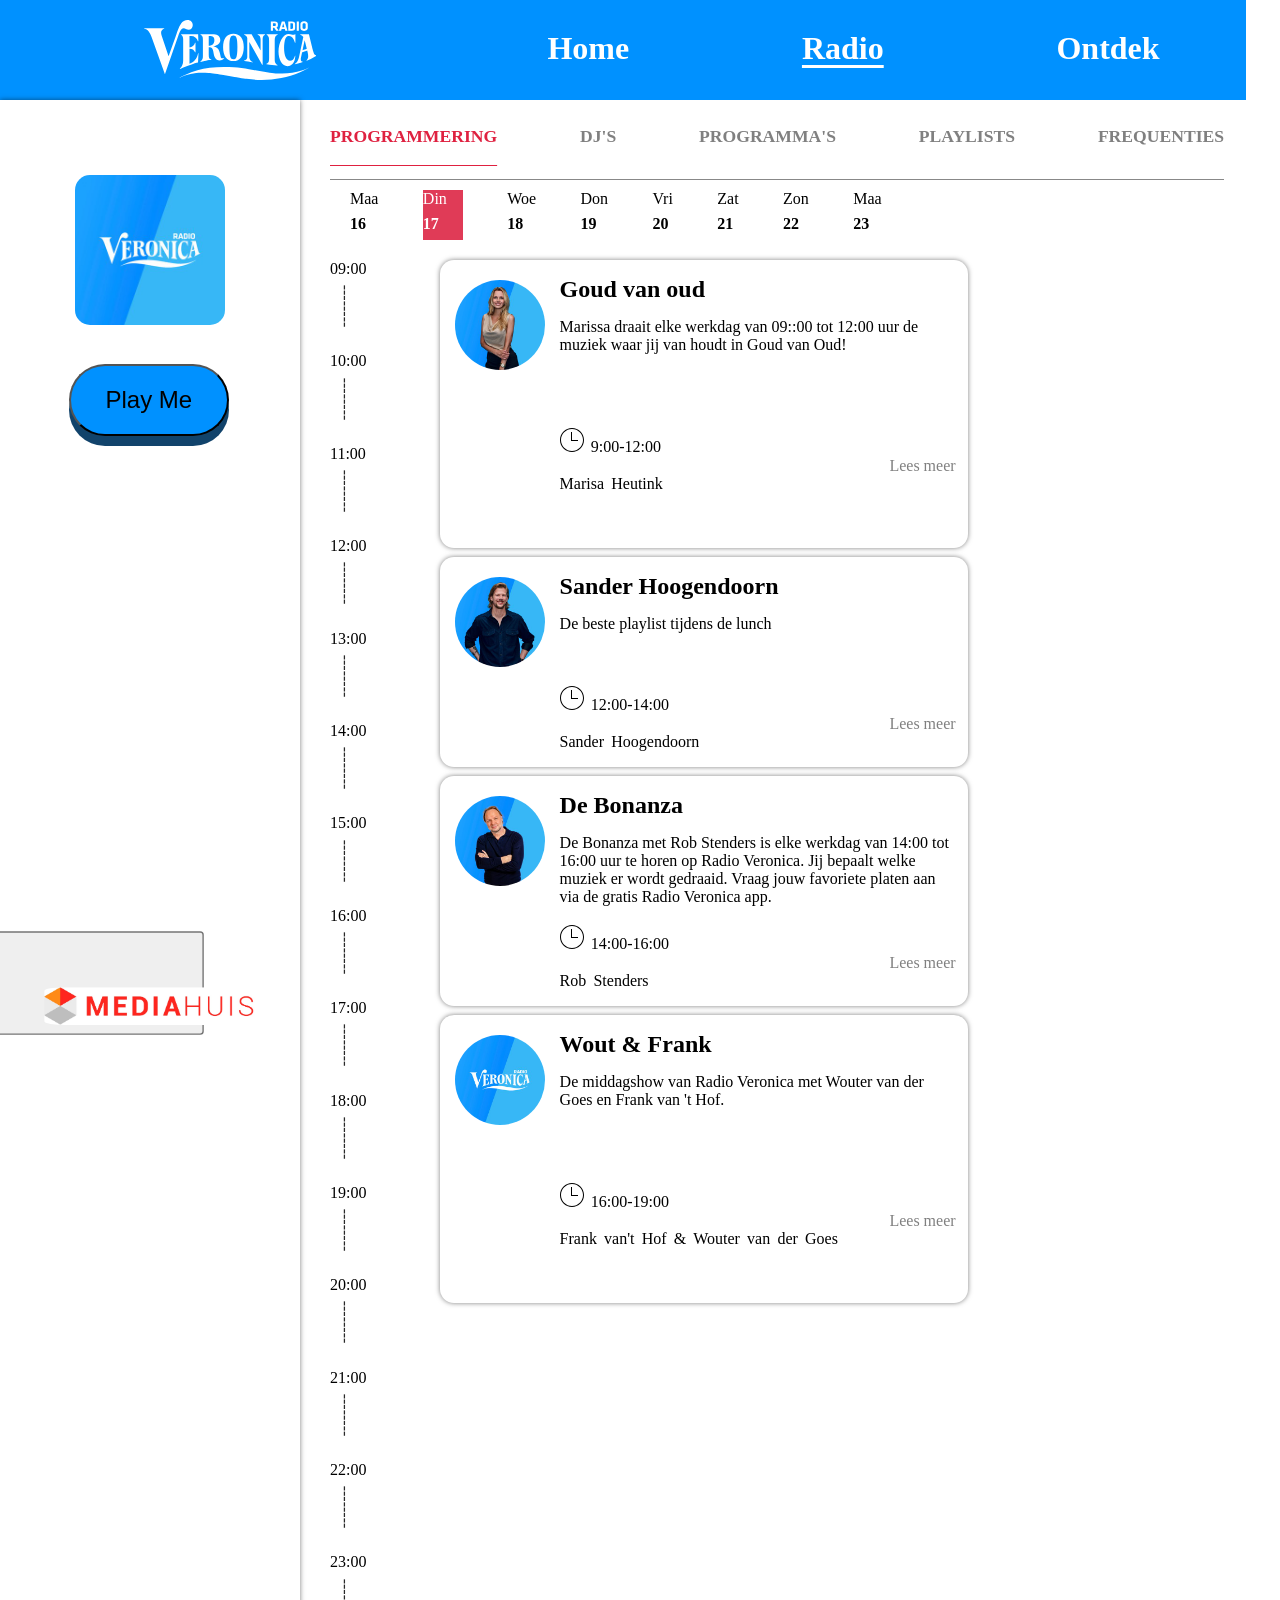
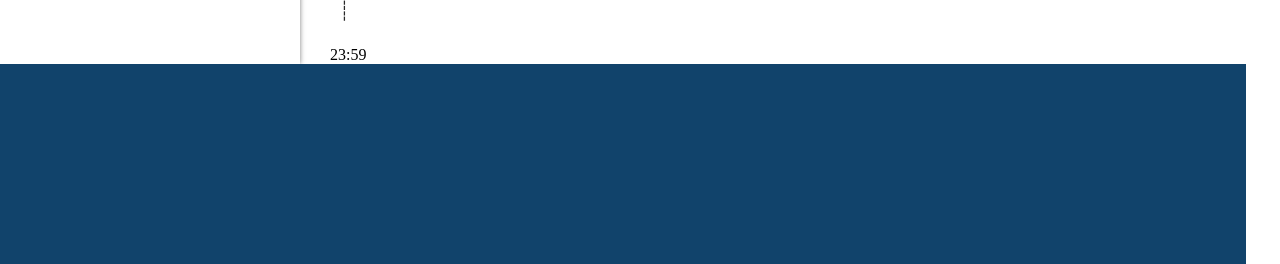
==== commit 78a00e2b: "extra card toegevoegd 2x" ====
--- a/index.html
+++ b/index.html
@@ -135,6 +135,21 @@
             <a class="veronica-secondary" href="info.html">Lees meer</a>
         </footer>
     </article>
+
+    <article class="cards" style="--duration:3;">
+        <header>
+            <h2>Wout & Frank</h2>
+            <p>De middagshow van Radio Veronica met Wouter van der Goes en Frank van 't Hof.</p>
+        </header>
+        <img  src="./assets/assets veronica/radio-veronica.jpg" alt="">
+        <footer>
+            <ul>
+                <li><time><svg width="24" height="24" xmlns="http://www.w3.org/2000/svg" fill-rule="evenodd" clip-rule="evenodd"><path d="M12 0c6.623 0 12 5.377 12 12s-5.377 12-12 12-12-5.377-12-12 5.377-12 12-12zm0 1c6.071 0 11 4.929 11 11s-4.929 11-11 11-11-4.929-11-11 4.929-11 11-11zm0 11h6v1h-7v-9h1v8z"/></svg> 16:00-19:00</time></li>
+                <li> Frank van't Hof & Wouter van der Goes</li>
+            </ul>
+            <a class="veronica-secondary" href="info.html">Lees meer</a>
+        </footer>
+    </article>
 </ol>
 
 <!-- programmering slam    class="neutral slam-neutral" -->
@@ -188,6 +203,23 @@
             <a class="slam-primary" href="info.html">Lees meer</a>
         </footer>
     </article>
+
+    <article class="cards" style="--duration:2;">
+        <header>
+            <h2>Thomas van Empelen</h2>
+            <p>
+
+             </p>
+        </header>
+        <img  src="./assets/assets slam/slam-logo.png" alt="">
+        <footer>
+            <ul>
+                <li><time><svg width="24" height="24" xmlns="http://www.w3.org/2000/svg" fill-rule="evenodd" clip-rule="evenodd"><path d="M12 0c6.623 0 12 5.377 12 12s-5.377 12-12 12-12-5.377-12-12 5.377-12 12-12zm0 1c6.071 0 11 4.929 11 11s-4.929 11-11 11-11-4.929-11-11 4.929-11 11-11zm0 11h6v1h-7v-9h1v8z"/></svg> 14:00-16:00</time></li>
+                <li> Hielke Boersma</li>
+            </ul>
+            <a class="slam-primary" href="info.html">Lees meer</a>
+        </footer>
+    </article>
 </ol> </div>
 
 <footer class="footer">
--- a/styles/style.css
+++ b/styles/style.css
@@ -118,7 +118,8 @@
     grid-row:5;
     grid-column:1/5;
     background-color: #11436b;
-    margin-top:4em;
+    margin-top:0em;
+    z-index: 1;
 }
 
 /* Hidden content */
@@ -317,9 +318,22 @@
 
 
 @media (max-width: 500px) {
-    article img{
+    .cards{
+        grid-template-columns: 90px 1fr;
+        img{
         height: 70px;
         width: 70px;
+        }
+        footer{
+            margin-bottom:10px;
+        }
+        footer li{
+            font-size:0.75em;
+            
+        }
+        a{
+            font-size:0.9em;
+        }
     }
 }
 
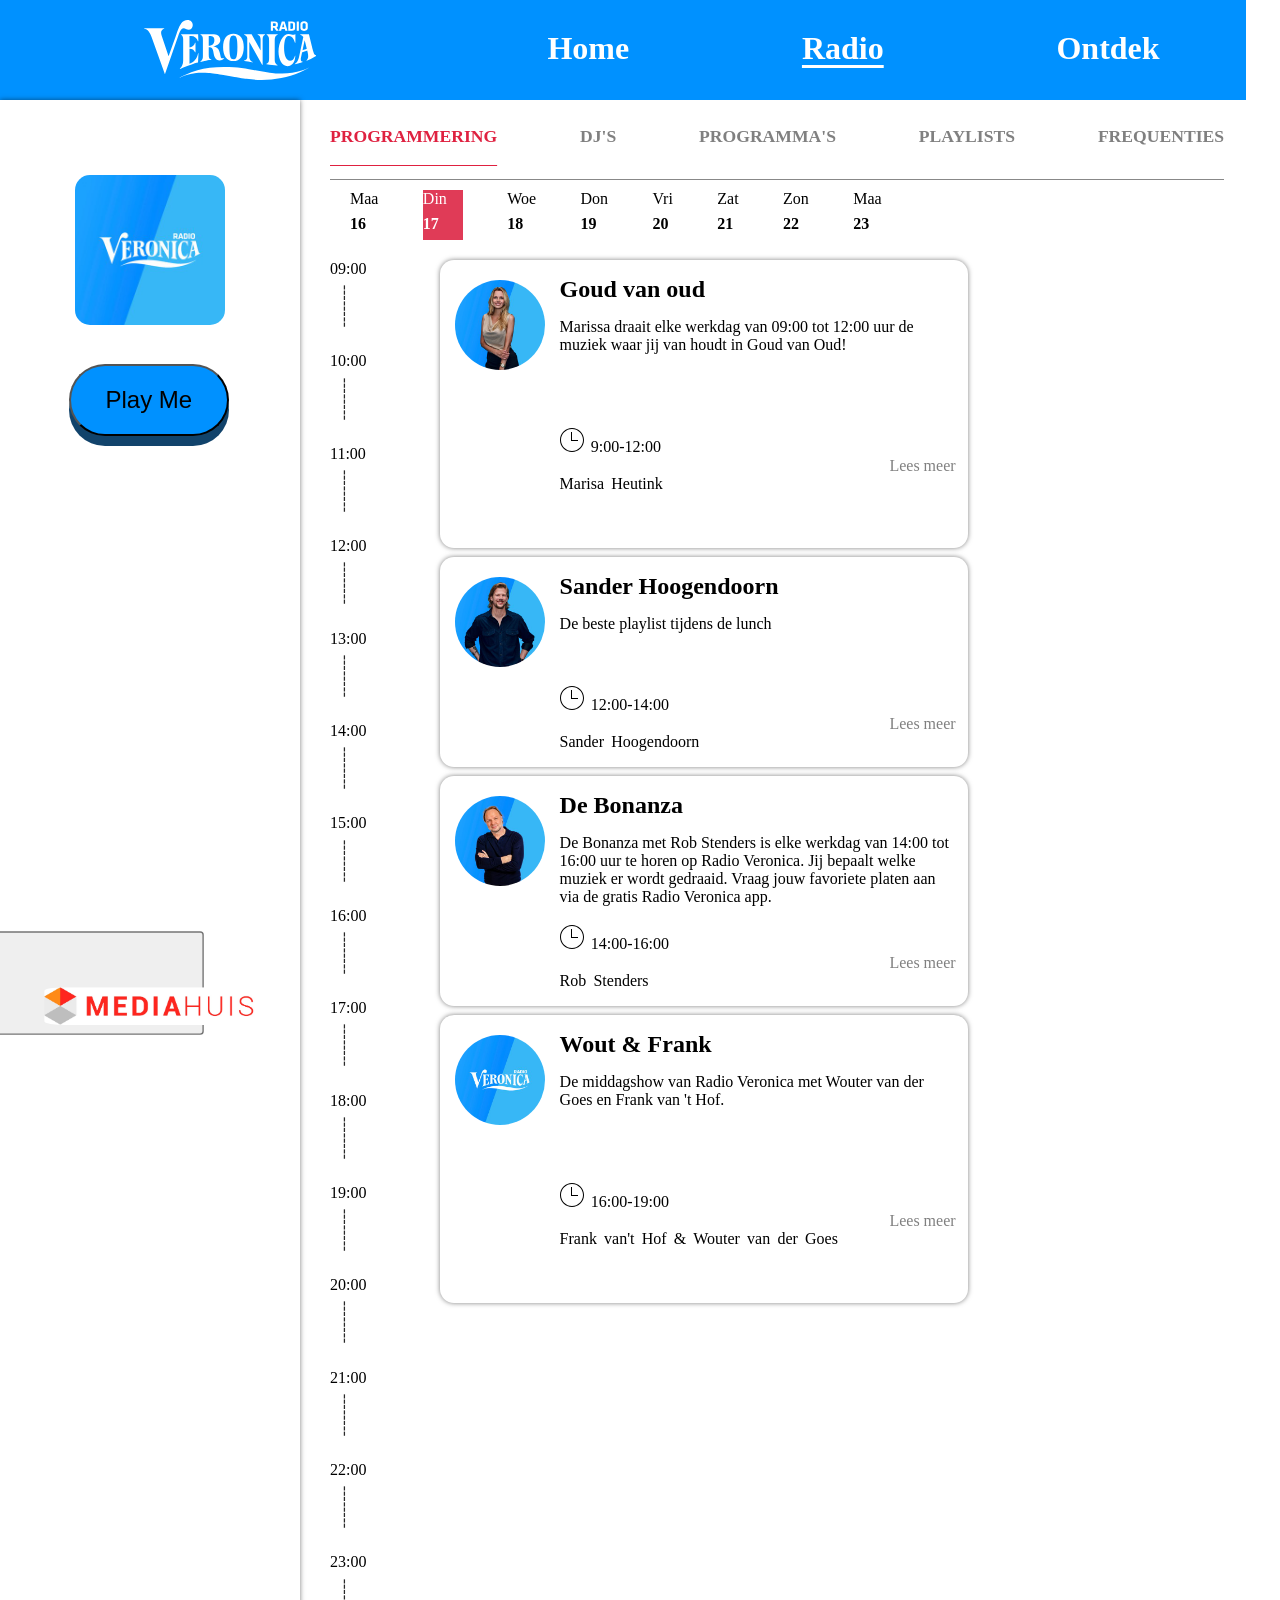
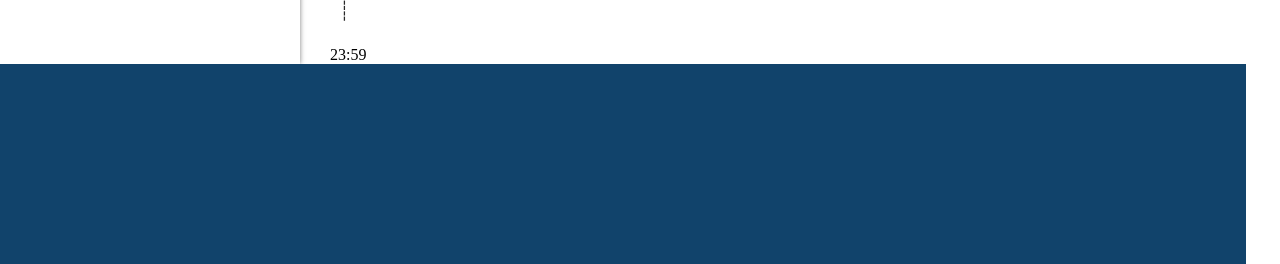
==== commit dc3705ad: "text fix" ====
--- a/index.html
+++ b/index.html
@@ -94,7 +94,7 @@
     <article class="cards" style="--duration:3;">
         <header>
             <h2>Goud van oud</h2>
-            <p>Marissa draait elke werkdag van 09::00 tot 12:00 uur de muziek waar jij van houdt in Goud van Oud!</p>
+            <p>Marissa draait elke werkdag van 09:00 tot 12:00 uur de muziek waar jij van houdt in Goud van Oud!</p>
         </header>
         <img  src="./assets/assets veronica/marisa-heutink.jpg" alt="foto marisa heutink">
         <footer>
@@ -214,8 +214,8 @@
         <img  src="./assets/assets slam/slam-logo.png" alt="">
         <footer>
             <ul>
-                <li><time><svg width="24" height="24" xmlns="http://www.w3.org/2000/svg" fill-rule="evenodd" clip-rule="evenodd"><path d="M12 0c6.623 0 12 5.377 12 12s-5.377 12-12 12-12-5.377-12-12 5.377-12 12-12zm0 1c6.071 0 11 4.929 11 11s-4.929 11-11 11-11-4.929-11-11 4.929-11 11-11zm0 11h6v1h-7v-9h1v8z"/></svg> 14:00-16:00</time></li>
-                <li> Hielke Boersma</li>
+                <li><time><svg width="24" height="24" xmlns="http://www.w3.org/2000/svg" fill-rule="evenodd" clip-rule="evenodd"><path d="M12 0c6.623 0 12 5.377 12 12s-5.377 12-12 12-12-5.377-12-12 5.377-12 12-12zm0 1c6.071 0 11 4.929 11 11s-4.929 11-11 11-11-4.929-11-11 4.929-11 11-11zm0 11h6v1h-7v-9h1v8z"/></svg> 16:00-18:00</time></li>
+                <li> Thomas van Empelen/li>
             </ul>
             <a class="slam-primary" href="info.html">Lees meer</a>
         </footer>
--- a/styles/style.css
+++ b/styles/style.css
@@ -308,7 +308,8 @@
     }
     ul.nav-dag{
         grid-column: 2;     
-        grid-row: 3;        
+        grid-row: 3;
+        max-width:80%;       
     }
     ol:nth-of-type(1){
         grid-column: 2;     
